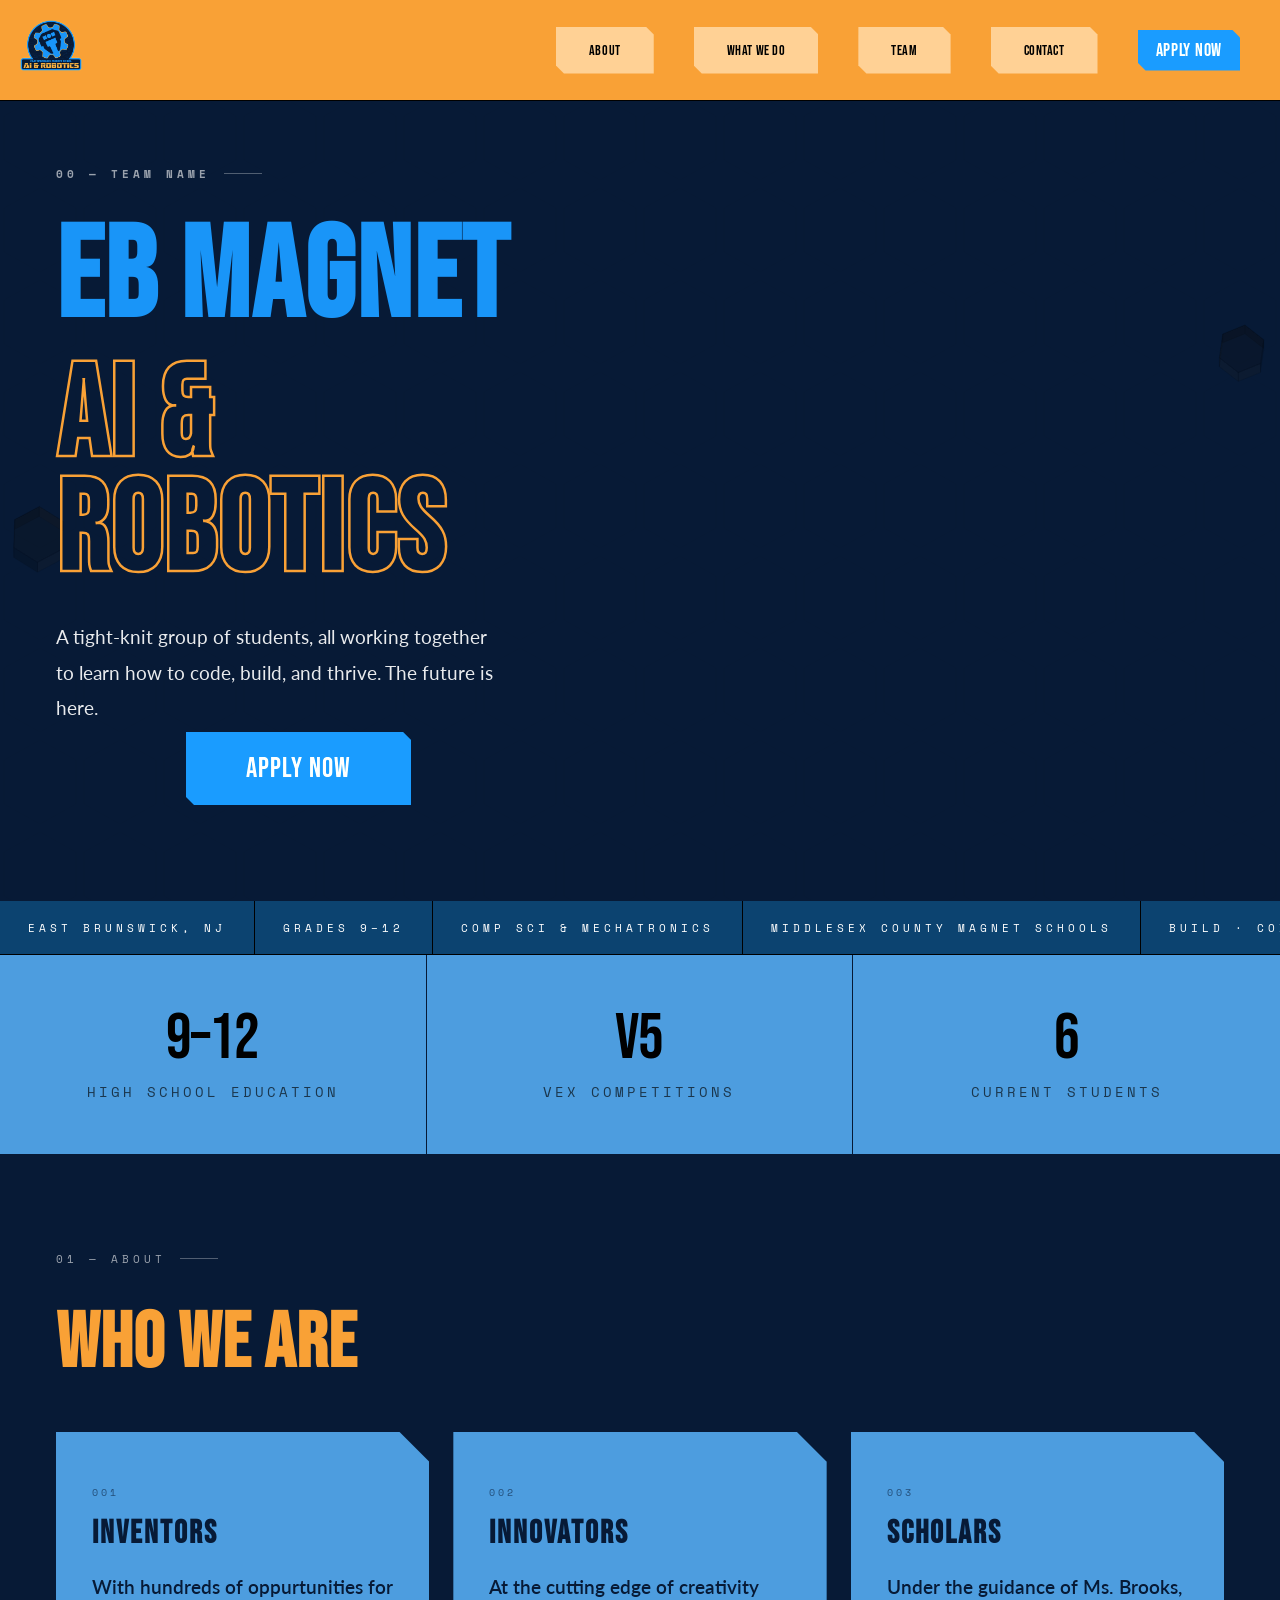
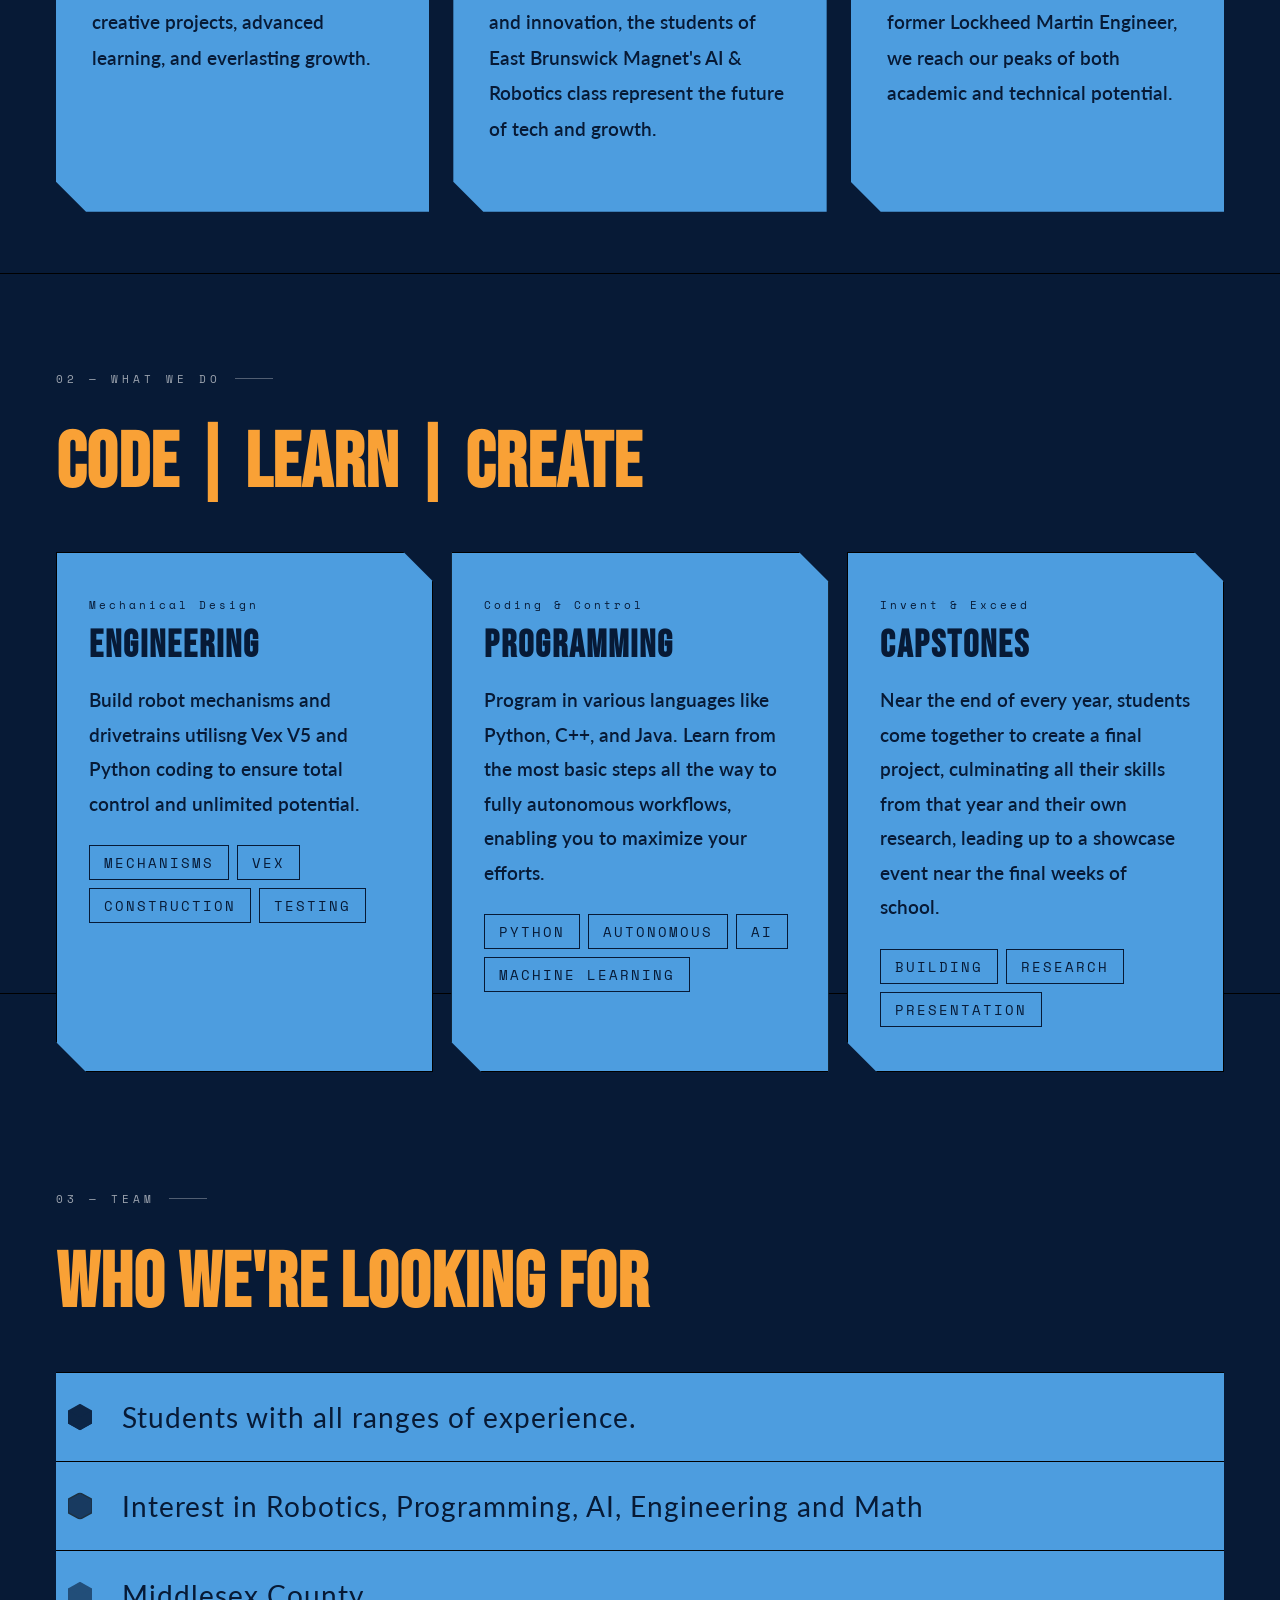
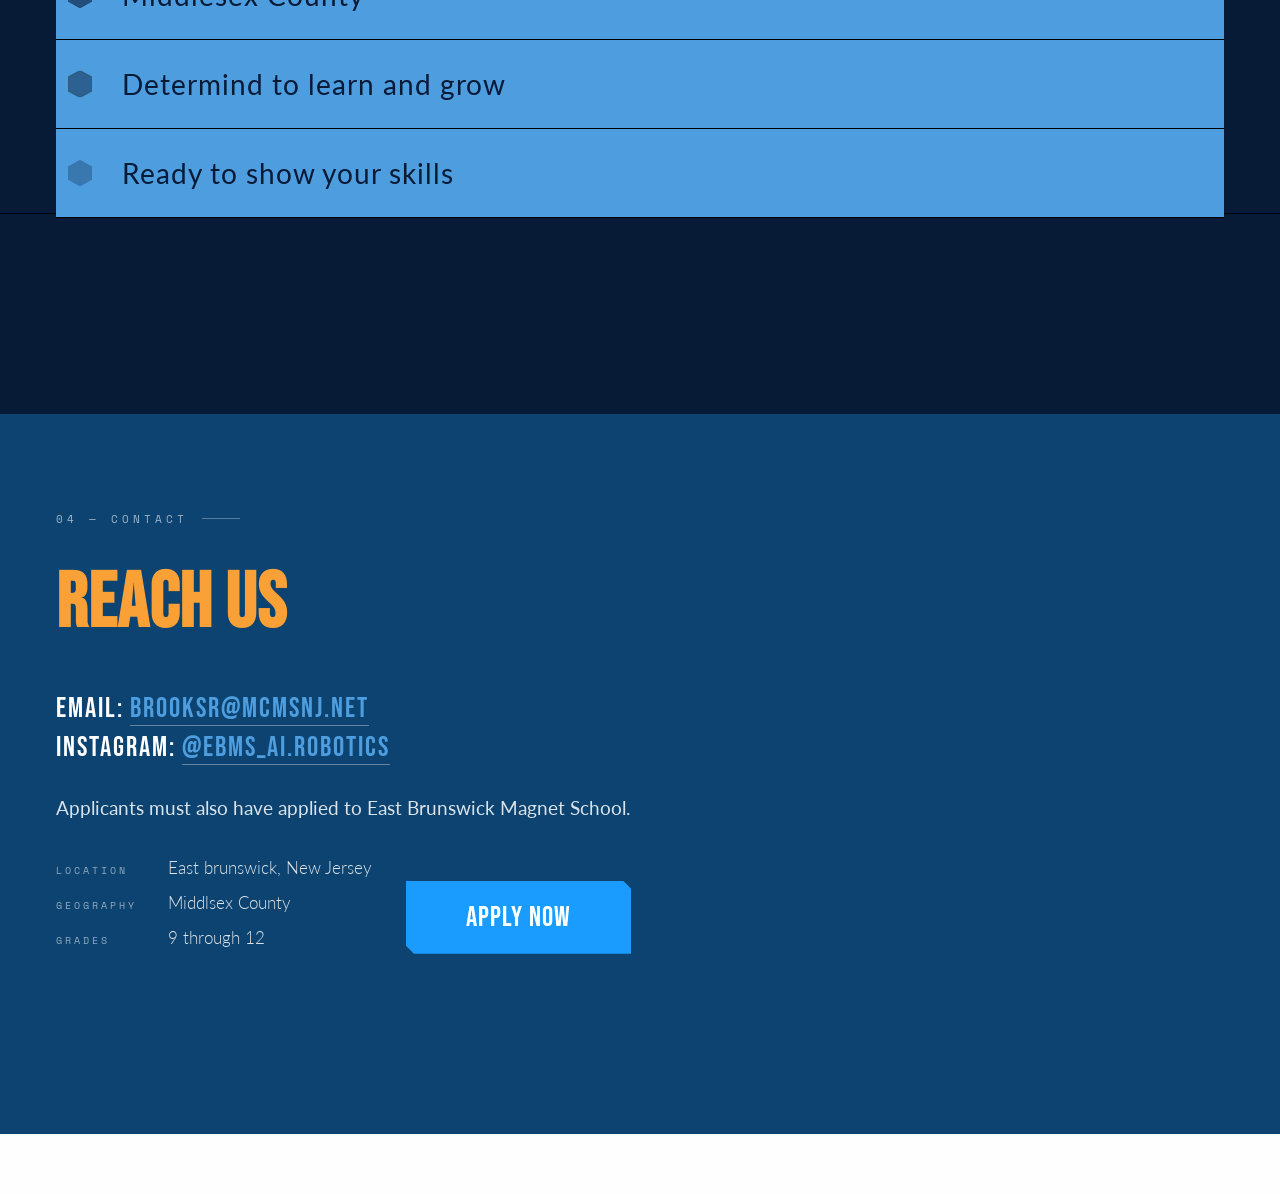
==== homepage/index.html @ 07985cbb "pushing current files" ====
<html lang="en"><head>
<meta charset="UTF-8">
<meta name="viewport" content="width=device-width, initial-scale=1.0">
<title>EBMS AI & Robotics</title>
<link href="https://fonts.googleapis.com/css2?family=Bebas+Neue&amp;family=Space+Mono:wght@400;700&amp;family=Lato:wght@300;400&amp;display=swap" rel="stylesheet">
<link rel="icon" type="image/x-icon" href="WebIcon.png">
<link rel="stylesheet" href="style.css">
</head>
<body>

<canvas id="hex-canvas" width="885" height="765"></canvas>

<!-- NAV -->
<div class="nav">
    <img src="../images/Logo_nav.png" class="class_logo">
  <div class="nav-links">
    <a href="#about"><button class="btn_nav">About</button></a>
    <a href="#team"><button class="btn_nav">What We Do</button></a>
    <a href="#goals"><button class="btn_nav">Team</button></a>
    <a href="#join"><button class="btn_nav">Contact</button></a>
    <a href="https://ebms.mcmsnj.net/admissions/ai-robotics"><button class="btn_nav_apply">Apply Now</button></a>
  </div>
</div>

<!-- ══════════════ HERO ══════════════ -->
<section id="hero">
  <div class="hero-left">
    <h1 class="hero-title">
      <div class="section-label">00 — Team Name</div>
      <span class="line1">EB Magnet</span>
      <span class="line2">AI & Robotics</span>
    </h1>
    <p class="hero-sub">
      A tight-knit group of students, all working together to learn how to code, build, and thrive. The future is here.
    </p>
    <a href="https://ebms.mcmsnj.net/admissions/ai-robotics"><button class="Apply_Hero">Apply Now</button></a>
  </div>
  <div class="hero-right">
    <!-- <img src="../images/Ned_arm_heroImg.gif" style="width:70%;max-width:450px;aspect-ratio:3/3;object-fit:cover;transform:translateX(-40%);"> -->
  </div>
</section>

<!-- RULE ROW -->
<div class="rule-row">
  <span class="rule-item">East Brunswick, NJ</span>
  <span class="rule-item">Grades 9–12</span>
  <span class="rule-item">Comp Sci & Mechatronics</span>
  <span class="rule-item">Middlesex County Magnet Schools</span>
  <span class="rule-item">Build · Code · Learn</span>
</div>

<!-- STATS -->
<div class="stats-bar" style="color: rgb(0, 0, 0);">
  <div class="stat anim-up" style="border-right: 1px solid var(--dark_blue);">
    <span class="stat-num" style="color: rgb(0, 0, 0);">9–12</span>
    <span class="stat-label">High School Education</span>
  </div>
  <div class="stat anim-up d1" style="border-right: 1px solid var(--dark_blue);">
    <span class="stat-num" style="color: black;">V5</span>
    <span class="stat-label">Vex Competitions</span>
  </div>
  <div class="stat anim-up d2">
    <span class="stat-num" style="color: black;">6</span>
    <span class="stat-label">Current Students</span>
  </div>
</div>

<!-- ══════════════ ABOUT ══════════════ -->
<section class="section" id="about">
  <div class="anim-left">
    <div class="section-label">01 — About</div>
    <h2 class="section-title">WHO WE ARE</h2>
  </div>
  <div class="pillars">
    <div class="pillar anim-pop">
      <p class="pillar-num">001</p>
      <h3 class="pillar-title">Inventors</h3>
      <p class="pillar-body">With hundreds of oppurtunities for creative projects, advanced learning, and everlasting growth.</p>
    </div>
    <div class="pillar anim-pop d1">
      <p class="pillar-num">002</p>
      <h3 class="pillar-title">Innovators</h3>
      <p class="pillar-body">At the cutting edge of creativity and innovation, the students of East Brunswick Magnet's AI & Robotics class represent the future of tech and growth.</p>
    </div>
    <div class="pillar anim-pop d2">
      <p class="pillar-num">003</p>
      <h3 class="pillar-title">Scholars</h3>
      <p class="pillar-body">Under the guidance of Ms. Brooks, former Lockheed Martin Engineer, we reach our peaks of both academic and technical potential.</p>
    </div>
  </div>
</section>

<!-- ══════════════ WHAT STUDENTS DO ══════════════ -->
<section class="section" id="team">
  <div class="anim-right">
    <div class="section-label">02 — What We Do</div>
    <h2 class="section-title">CODE | LEARN | CREATE</h2>
  </div>
  <div class="team-grid">
    <div class="team-card anim-up">
      <p class="tc-division">Mechanical Design</p>
      <h3 class="tc-name">Engineering</h3>
      <p class="tc-desc">Build robot mechanisms and drivetrains utilisng Vex V5 and Python coding to ensure total control and unlimited potential.</p>
      <div class="tc-tags">
        <span class="tc-tag">Mechanisms</span>
        <span class="tc-tag">Vex</span>
        <span class="tc-tag">Construction</span>
        <span class="tc-tag">Testing</span>
      </div>
    </div>
    <div class="team-card anim-up d1">
      <p class="tc-division">Coding &amp; Control</p>
      <h3 class="tc-name">Programming</h3>
      <p class="tc-desc">Program in various languages like Python, C++, and Java. Learn from the most basic steps all the way to fully autonomous workflows, enabling you to maximize your efforts.</p>
      <div class="tc-tags">
        <span class="tc-tag">Python</span>
        <span class="tc-tag">Autonomous</span>
        <span class="tc-tag">AI</span>
        <span class="tc-tag">Machine Learning</span>
      </div>
    </div>
    <div class="team-card anim-up d2">
      <p class="tc-division">Invent &amp; Exceed</p>
      <h3 class="tc-name">Capstones</h3>
      <p class="tc-desc">Near the end of every year, students come together to create a final project, culminating all their skills from that year and their own research, leading up to a showcase event near the final weeks of school.</p>
      <div class="tc-tags">
        <span class="tc-tag">Building</span>
        <span class="tc-tag">Research</span>
        <span class="tc-tag">Presentation</span>
      </div>
    </div>
  </div>
</section>

<!-- ══════════════ WHO WE'RE LOOKING FOR ══════════════ -->
<section class="section" id="goals">
  <div class="anim-left">
    <div class="section-label">03 — Team</div>
    <h2 class="section-title">WHO WE'RE LOOKING FOR</h2>
  </div>
  <div class="project-list">

    <div class="proj-row anim-up" style="background-color: #4d9ddf;">
      <svg class="proj-hexmark" width="20" height="22" viewBox="0 0 20 22" fill="none" opacity="0.9">
        <polygon points="10,0 20,5.5 20,16.5 10,22 0,16.5 0,5.5" fill="#1c1c1c"></polygon>
        <polygon points="0,5.5 10,11 10,22 0,16.5" fill="#0a0a0a"></polygon>
        <polygon points="10,11 20,5.5 20,16.5 10,22" fill="#303030"></polygon>
      </svg>
      <span class="proj-name">Students with all ranges of experience.</span>
    </div>

    <div class="proj-row anim-up d2" style="background-color: #4d9ddf;">
      <svg class="proj-hexmark" width="20" height="22" viewBox="0 0 20 22" fill="none" opacity="0.75">
        <polygon points="10,0 20,5.5 20,16.5 10,22 0,16.5 0,5.5" fill="none" stroke="#0c0c0c" stroke-width="1.2"></polygon>
        <polygon points="0,5.5 10,11 10,22 0,16.5" fill="#0c0c0c" opacity="0.04"></polygon>
        <polygon points="10,11 20,5.5 20,16.5 10,22" fill="#0c0c0c" opacity="0.07"></polygon>
      </svg>
      <span class="proj-name">Interest in Robotics, Programming, AI, Engineering and Math</span>
    </div>

    <div class="proj-row anim-up d3" style="background-color: #4d9ddf;">
      <svg class="proj-hexmark" width="20" height="22" viewBox="0 0 20 22" fill="none" opacity="0.6">
        <polygon points="10,0 20,5.5 20,16.5 10,22 0,16.5 0,5.5" fill="#1c1c1c"></polygon>
        <polygon points="0,5.5 10,11 10,22 0,16.5" fill="#0a0a0a"></polygon>
        <polygon points="10,11 20,5.5 20,16.5 10,22" fill="#303030"></polygon>
      </svg>
      <span class="proj-name">Middlesex County</span>
    </div>

    <div class="proj-row anim-up d4" style="background-color: #4d9ddf;">
      <svg class="proj-hexmark" width="20" height="22" viewBox="0 0 20 22" fill="none" opacity="0.45">
        <polygon points="10,0 20,5.5 20,16.5 10,22 0,16.5 0,5.5" fill="none" stroke="#0c0c0c" stroke-width="1.2"></polygon>
      </svg>
      <span class="proj-name">Determind to learn and grow</span>
    </div>

    <div class="proj-row anim-up d5" style="background-color: #4d9ddf;">
      <svg class="proj-hexmark" width="20" height="22" viewBox="0 0 20 22" fill="none" opacity="0.28">
        <polygon points="10,0 20,5.5 20,16.5 10,22 0,16.5 0,5.5" fill="#1c1c1c"></polygon>
        <polygon points="0,5.5 10,11 10,22 0,16.5" fill="#0a0a0a"></polygon>
        <polygon points="10,11 20,5.5 20,16.5 10,22" fill="#303030"></polygon>
      </svg>
      <span class="proj-name">Ready to show your skills</span>
    </div>

  </div>
</section>

<!-- ══════════════ CONTACT ══════════════ -->
<section class="section" id="join" style="background-color: #0c4370;color:var(--white);border-bottom:none;">
  <div class="anim-right">
    <div class="section-label">04 — Contact</div>
    <h2 class="section-title" style="color: var(--orange);">REACH US</h2>
  </div>
  <div class="contact-grid anim-up d1">
    <div>
      <div class="contact-email-header" style="color: white;">Email:</div>
      <a href="mailto:info@monroeftc.org" class="contact-email-link" style="color: #4d9ddf;">brooksr@mcmsnj.net</a><br>
      <div class="contact-email-header" style="color: white;">Instagram: </div>
      <a href="https://www.instagram.com/ebms_ai.robotics/" class="contact-email-link" style="color: #4d9ddf;">@ebms_ai.robotics</a>
      <p class="contact-note" style="margin-top:20px; color: rgba(255,255,255,0.85);">Applicants must also have applied to East Brunswick Magnet School.</p>
      <div style="margin-top:32px;display:flex;flex-direction:column;gap:14px;">
        <div style="display:flex;gap:16px;align-items:baseline;">
          <span style="font-family:'Space Mono',monospace;font-size:0.65rem;letter-spacing:3px;text-transform:uppercase;color:rgba(255,255,255,0.55);width:96px;flex-shrink:0;">Location</span>
          <span style="font-size:1.05rem;color:rgba(255,255,255,0.85);font-weight:300;">East brunswick, New Jersey</span>
        </div>
        <div style="display:flex;gap:16px;align-items:baseline;">
          <span style="font-family:'Space Mono',monospace;font-size:0.65rem;letter-spacing:3px;text-transform:uppercase;color:rgba(255,255,255,0.55);width:96px;flex-shrink:0;">Geography</span>
          <span style="font-size:1.05rem;color:rgba(255,255,255,0.85);font-weight:300;">Middlsex County</span>
        </div>
        <div style="display:flex;gap:16px;align-items:baseline;">
          <span style="font-family:'Space Mono',monospace;font-size:0.65rem;letter-spacing:3px;text-transform:uppercase;color:rgba(255,255,255,0.55);width:96px;flex-shrink:0;">Grades</span>
          <span style="font-size:1.05rem;color:rgba(255, 255, 255, 0.85);font-weight:300;">9 through 12</span>
        </div>
      </div>
    </div>
  </div>
  <a href="https://ebms.mcmsnj.net/admissions/ai-robotics"><button class="Apply_Reach">Apply Now</button></a>
</section>

<footer>
  <span>Antigravity · <strong style="font-weight:400;">East Brunswick AI & Robotics</strong> · East brunswick, NJ</span>
  <a href="https://agraj.org" target="_blank" rel="noopener noreferrer">Career Major class within Middlesex County Magnet Schools.</a>
</footer>

<script>
const animEls = document.querySelectorAll('.anim-left,.anim-right,.anim-up,.anim-pop');
const io = new IntersectionObserver(entries => {
  entries.forEach(e => { if (e.isIntersecting) { e.target.classList.add('in'); io.unobserve(e.target); } });
}, { threshold: 0.1 });
animEls.forEach(el => io.observe(el));

(function () {
  const canvas = document.getElementById('hex-canvas');
  const ctx = canvas.getContext('2d');
  function resize() { canvas.width = window.innerWidth; canvas.height = window.innerHeight; }
  resize();
  window.addEventListener('resize', resize);
  let scrollY = 0;
  window.addEventListener('scroll', () => { scrollY = window.scrollY; }, { passive: true });
  const FACE_TOP   = (a) => `rgba(18,18,18,${a})`;
  const FACE_LEFT  = (a) => `rgba(6,6,6,${a})`;
  const FACE_RIGHT = (a) => `rgba(32,32,32,${a})`;
  const STROKE     = (a) => `rgba(0,0,0,${a})`;
  function drawHexPrism(cx, cy, r, depth, alpha, angle) {
    const verts = [];
    for (let i = 0; i < 6; i++) {
      const a = (Math.PI / 3) * i + angle;
      verts.push({ x: cx + r * Math.sin(a), y: cy - r * Math.cos(a) });
    }
    const bverts = verts.map(v => ({ x: v.x, y: v.y + depth }));
    const leftSegs = [3,4,5], rightSegs = [0,1,2];
    for (const i of rightSegs) {
      const j=(i+1)%6;
      ctx.beginPath();ctx.moveTo(verts[i].x,verts[i].y);ctx.lineTo(verts[j].x,verts[j].y);
      ctx.lineTo(bverts[j].x,bverts[j].y);ctx.lineTo(bverts[i].x,bverts[i].y);ctx.closePath();
      ctx.fillStyle=FACE_RIGHT(alpha*0.85);ctx.fill();ctx.strokeStyle=STROKE(alpha*0.35);ctx.lineWidth=0.5;ctx.stroke();
    }
    for (const i of leftSegs) {
      const j=(i+1)%6;
      ctx.beginPath();ctx.moveTo(verts[i].x,verts[i].y);ctx.lineTo(verts[j].x,verts[j].y);
      ctx.lineTo(bverts[j].x,bverts[j].y);ctx.lineTo(bverts[i].x,bverts[i].y);ctx.closePath();
      ctx.fillStyle=FACE_LEFT(alpha*0.75);ctx.fill();ctx.strokeStyle=STROKE(alpha*0.35);ctx.lineWidth=0.5;ctx.stroke();
    }
    ctx.beginPath();ctx.moveTo(verts[0].x,verts[0].y);
    for(let i=1;i<6;i++)ctx.lineTo(verts[i].x,verts[i].y);ctx.closePath();
    ctx.fillStyle=FACE_TOP(alpha*0.92);ctx.fill();ctx.strokeStyle=STROKE(alpha*0.4);ctx.lineWidth=0.6;ctx.stroke();
  }
  const HEXES=[
    {sx:0.03,sy:0.12,r:28,depth:10,speed:0.018,rotSpeed:0.0004,phase:0.0},
    {sx:0.06,sy:0.32,r:18,depth:7,speed:0.012,rotSpeed:0.0003,phase:1.4},
    {sx:0.02,sy:0.52,r:34,depth:12,speed:0.022,rotSpeed:0.0005,phase:2.8},
    {sx:0.07,sy:0.70,r:22,depth:8,speed:0.016,rotSpeed:0.0004,phase:0.7},
    {sx:0.04,sy:0.88,r:26,depth:10,speed:0.020,rotSpeed:0.0003,phase:3.5},
    {sx:0.09,sy:1.10,r:16,depth:6,speed:0.014,rotSpeed:0.0006,phase:1.1},
    {sx:0.01,sy:1.35,r:30,depth:11,speed:0.019,rotSpeed:0.0004,phase:4.2},
    {sx:0.06,sy:1.60,r:20,depth:7,speed:0.013,rotSpeed:0.0003,phase:2.0},
    {sx:0.03,sy:1.82,r:24,depth:9,speed:0.017,rotSpeed:0.0005,phase:5.1},
    {sx:0.08,sy:2.05,r:32,depth:12,speed:0.021,rotSpeed:0.0004,phase:0.3},
    {sx:0.05,sy:2.28,r:18,depth:7,speed:0.015,rotSpeed:0.0003,phase:3.8},
    {sx:0.02,sy:2.50,r:28,depth:10,speed:0.018,rotSpeed:0.0006,phase:1.7},
    {sx:0.97,sy:0.08,r:24,depth:9,speed:0.016,rotSpeed:0.0004,phase:2.2},
    {sx:0.94,sy:0.28,r:32,depth:12,speed:0.022,rotSpeed:0.0005,phase:0.5},
    {sx:0.98,sy:0.48,r:18,depth:7,speed:0.013,rotSpeed:0.0003,phase:3.3},
    {sx:0.92,sy:0.65,r:28,depth:10,speed:0.020,rotSpeed:0.0004,phase:1.9},
    {sx:0.96,sy:0.85,r:22,depth:8,speed:0.015,rotSpeed:0.0003,phase:4.7},
    {sx:0.93,sy:1.05,r:34,depth:13,speed:0.023,rotSpeed:0.0005,phase:0.8},
    {sx:0.97,sy:1.28,r:20,depth:7,speed:0.014,rotSpeed:0.0004,phase:2.6},
    {sx:0.91,sy:1.50,r:26,depth:10,speed:0.018,rotSpeed:0.0003,phase:5.4},
    {sx:0.95,sy:1.75,r:30,depth:11,speed:0.021,rotSpeed:0.0006,phase:1.3},
    {sx:0.98,sy:1.98,r:16,depth:6,speed:0.012,rotSpeed:0.0004,phase:3.0},
    {sx:0.93,sy:2.22,r:28,depth:10,speed:0.019,rotSpeed:0.0005,phase:0.6},
    {sx:0.96,sy:2.46,r:22,depth:8,speed:0.016,rotSpeed:0.0003,phase:4.1},
  ];
  const state=HEXES.map(h=>({...h,angle:h.phase,floatT:h.phase*100}));
  function draw(){
    const W=canvas.width,H=canvas.height;
    ctx.clearRect(0,0,W,H);
    const docH=document.documentElement.scrollHeight;
    for(const s of state){
      const pageY=s.sy*docH;
      const vy=pageY-scrollY*(1-s.speed*8);
      if(vy<-80||vy>H+80){s.floatT+=0.8;s.angle+=s.rotSpeed;continue;}
      const floatY=Math.sin(s.floatT*0.012)*10;
      s.floatT+=0.8;s.angle+=s.rotSpeed;
      const cx=s.sx*W,cy=vy+floatY;
      const edgeDist=Math.min(vy,H-vy);
      const fadeAlpha=Math.min(1,Math.max(0,edgeDist/120));
      const baseAlpha=(0.22+(1-s.r/40)*0.10)*fadeAlpha;
      drawHexPrism(cx,cy,s.r,s.depth,baseAlpha,s.angle);
    }
    requestAnimationFrame(draw);
  }
  requestAnimationFrame(draw);
})();
</script>

</body></html>
---- homepage/style.css ----
/* dark_blue = #071A36, light_blue = #1995F8, orange = #ff8741*/

:root {
  --black: #fefefe;
  --dark_blue: #071A36;
  --rule: rgba(0,0,0,1.0);
  --orange: #f9a136;
}
*,*::before,*::after{margin:0;padding:0;box-sizing:border-box;}
html{scroll-behavior:smooth;}
body{
  background:var(--dark_blue);color:var(--black);
  font-family:'Lato',sans-serif;overflow-x:hidden;
  font-size:22px;
}

/* ─── NAV ─── */
.nav{
  position:fixed;
  width: 100%;
  z-index: 600;
  background:#e2e2e2;
  backdrop-filter:blur(16px);
  /* opacity: 1; */
  border-bottom:1px solid var(--rule);
  background-color: var(--orange);
}
/* .nav-logo{display:flex;align-items:center;gap:14px;text-decoration:none;color:var(--black);} */
.class_logo{
  width: 8%;
  height: 8%;
  padding: 20px;
  margin: 0;
  float: left;
}
.nav-wordmark{font-family:'Bebas Neue',sans-serif;font-size:1.75rem;letter-spacing:5px;}
.nav-logo-sub{font-family:'Space Mono',monospace;font-size:0.65rem;letter-spacing:2px;opacity:0.55;text-transform:uppercase;padding-left:2px;}
.nav-links{
  display:flex;
  height: 100px;
  gap:40px;
  float: right;
  background-color: var(--orange);
  justify-content: center;
  align-items: center;
  opacity: 1;
  margin-right: 40px;
}
.nav-links a{
  font-family:'Space Mono',monospace;font-size:1rem;
  letter-spacing:3px;text-transform:uppercase;
  color:var(--rule);text-decoration:none;
}
.nav-links a:hover{opacity:1;}
.btn_nav {
  padding: 15px 33px;
  font-family:'Bebas Neue',sans-serif;
  font-size: 14px;
  letter-spacing: 0.04em;
  border: none;
  cursor: pointer;
  clip-path: polygon(
    0% 0%,
    calc(100% - 8px) 0%,
    100% 8px,
    100% 100%,
    8px 100%,
    0% calc(100% - 8px)
  );
  outline: 1px solid var(--color-border-primary);
  outline-offset: -1px;
  background-color: rgb(255, 209, 149);
  transition: all 0.3s ease;
}

.btn_nav:hover {
  background-color: var(--orange);
}

.btn_nav:active {
  transform: scale(0.97);
}


.btn_nav_apply {
  padding: 10px 18px;
  font-family:'Bebas Neue',sans-serif;
  font-size: 18px;
  letter-spacing: 0.04em;
  border: none;
  cursor: pointer;
  clip-path: polygon(
    0% 0%,
    calc(100% - 8px) 0%,
    100% 8px,
    100% 100%,
    8px 100%,
    0% calc(100% - 8px)
  );
  outline: 1px solid var(--color-border-primary);
  /* opacity: 2; */
  /* outline-offset: -1px; */
  background-color: #1995F8;
  color: white !important;
  transition: all 0.3s ease;
  filter: brightness(1.05);
}

.btn_nav_apply:hover {
  transform: scale(1.05);
}

.btn_nav_apply:active {
  transform: scale(0.97);
}


.Apply_Reach {
  padding: 20px 60px;
  font-family:'Bebas Neue',sans-serif;
  font-size: 28px;
  letter-spacing: 0.04em;
  border: none;
  cursor: pointer;
  clip-path: polygon(
    0% 0%,
    calc(100% - 8px) 0%,
    100% 8px,
    100% 100%,
    8px 100%,
    0% calc(100% - 8px)
  );
  outline: 1px solid var(--color-border-primary);
  /* opacity: 2; */
  /* outline-offset: -1px; */
  background-color: #1995F8;
  color: white !important;
  transition: all 0.3s ease;
  filter: brightness(1.05);
  margin-left: 350px;
  margin-top: -67.31415926535px;
}

.Apply_Hero {
  padding: 20px 60px;
  font-family:'Bebas Neue',sans-serif;
  font-size: 28px;
  letter-spacing: 0.04em;
  border: none;
  cursor: pointer;
  clip-path: polygon(
    0% 0%,
    calc(100% - 8px) 0%,
    100% 8px,
    100% 100%,
    8px 100%,
    0% calc(100% - 8px)
  );
  outline: 1px solid var(--color-border-primary);
  /* opacity: 2; */
  /* outline-offset: -1px; */
  background-color: #1995F8;
  color: white !important;
  transition: all 0.3s ease;
  filter: brightness(1.05);
  margin-left: 130px;
  margin-top: 7px;
}



/* ─── HERO ─── */
#hero{
  min-height:100vh;display:grid;grid-template-columns:1fr 1fr;
  align-items:center;padding:130px 56px 80px;gap:40px;overflow:hidden;
  position:relative;
  height: 97%;
}
#hero::before{
  content:'';position:absolute;inset:0;
  background-image:url("data:image/svg+xml,%3Csvg xmlns='http://www.w3.org/2000/svg' width='80' height='92'%3E%3Cpolygon points='40,4 76,24 76,68 40,88 4,68 4,24' fill='none' stroke='%230c0c0c' stroke-width='0.6' opacity='0.04'/%3E%3C/svg%3E");
  background-size:80px 92px;pointer-events:none;z-index:0;
}
.hero-left{z-index:2;}
.hero-eyebrow{
  font-family:'Space Mono',monospace;font-size:0.75rem;
  letter-spacing:4px;text-transform:uppercase;color:rgba(0,0,0,0.75);
  animation:slideLeft 0.7s cubic-bezier(0.16,1,0.3,1) 0.1s both;
}
.hero-title{
  font-family:'Bebas Neue',sans-serif;
  line-height:0.9;letter-spacing:2px;margin-top:24px;
}
.hero-title .line1{
  font-family:'Bebas Neue',sans-serif;
  line-height:0.9;letter-spacing:2px;margin-top:24px;
  display:block;animation:slideLeft 0.8s cubic-bezier(0.16,1,0.3,1) 0.25s both;
  font-size:clamp(72px,10vw,140px);
}.line1{
    color: #1995F8;
    /* 1995F8 */
}
.hero-title .line2{
  font-family:'Bebas Neue',sans-serif;
  line-height:0.9;letter-spacing:2px;margin-top:24px;
  display:block;-webkit-text-stroke:2.5px var(--orange);color:transparent; 
  animation:slideLeft 0.8s cubic-bezier(0.16,1,0.3,1) 0.38s both;
  font-size:clamp(72px,10vw,140px);
}
.hero-title .line0{
  display:block;animation:slideLeft 0.8s cubic-bezier(0.16,1,0.3,1) 0.25s both;
  font-size: 1.3rem;
  margin-bottom: 24px;
}
.hero-sub{
  margin-top:28px;font-size:1.2rem;line-height:1.85;font-weight:400;
  max-width:440px;color:rgba(255, 255, 255, 0.911);
  animation:slideLeft 0.8s cubic-bezier(0.16,1,0.3,1) 0.52s both;
}
.hero-cta-row{
  margin-top:36px;display:flex;gap:20px;align-items:center;
  animation:slideLeft 0.8s cubic-bezier(0.16,1,0.3,1) 0.65s both;
}
.cta-primary{
  display:inline-flex;align-items:center;gap:10px;
  font-family:'Space Mono',monospace;font-size:0.78rem;
  letter-spacing:2px;text-transform:uppercase;
  color:var(--dark_blue);background:var(--black);
  padding:16px 32px;text-decoration:none;
  clip-path:polygon(10px 0%,100% 0%,calc(100% - 10px) 100%,0% 100%);
  transition:opacity 0.3s;
}
.cta-primary:hover{opacity:0.75;}
.hero-right{
  display:flex;justify-content:center;align-items:center;z-index:1;
  animation:slideRight 0.95s cubic-bezier(0.16,1,0.3,1) 0.35s both;
}

/* ─── RULE ROW ─── */
.rule-row{
  display:flex;align-items:center;
  border-top:1px solid var(--dark_blue);border-bottom:1px solid var(--rule);overflow:hidden;
  background-color: #0c4370;
}
.rule-item{
  font-family:'Space Mono',monospace;font-size:0.7rem;
  letter-spacing:4px;text-transform:uppercase;
  opacity:1.0;padding:18px 28px;border-right:1px solid var(--rule);white-space:nowrap;
}
.rule-item:last-child{border-right:none;}

/* ─── STATS ─── */
.stats-bar{
  background:var(--black);color:var(--dark_blue);
  display:grid;grid-template-columns:repeat(3,1fr);
  background-color: #4d9ddf;
}
.stat{
  padding:52px 32px;
  text-align:center;
  border-right:var(--dark_blue);
}
.stat:last-child{border-right:none;}
.stat-num{
  font-family:'Bebas Neue',sans-serif;font-size:clamp(3rem,5vw,5rem);
  letter-spacing:-1px;line-height:1;display:block;color:var(--dark_blue);
}
.stat-label{
  font-family:'Space Mono',monospace;font-size:0.9rem;
  letter-spacing:3px;text-transform:uppercase;opacity:0.65;
  margin-top:10px;display:block;
}

/* ─── SECTION BASE ─── */
.section{padding:96px 56px;border-bottom:1px solid var(--rule);height: 80%;}
.section-label{
  font-family:'Space Mono',monospace;font-size:0.7rem;
  letter-spacing:4px;text-transform:uppercase;opacity:0.6;
  margin-bottom:42px;display:flex;align-items:center;gap:14px;
}#goals{
  margin-top: 100px;
}#join {
  margin-top: 200px;
}
.section-label::after{content:'';width:38px;height:1px;background:currentColor;opacity:0.5;}
.section-title{
  font-family:'Bebas Neue',sans-serif;
  font-size:clamp(44px,6vw,78px);
  line-height:0.92;letter-spacing:1px;margin-bottom:52px;
  color: var(--orange);
}

/* ─── PILLARS ─── */
.pillars{display:grid;grid-template-columns:repeat(3,1fr);gap:24px;}
.pillar{
  background:var(--black);color:var(--dark_blue);
  padding:52px 36px 44px;
  position:relative;overflow:hidden;
  transition:all 0.3s ease;
  cursor:default;min-height:380px;
  display:flex;flex-direction:column;
  transform: translateY(0px);
  background-color: #4d9ddf;
  clip-path: polygon(
    0% 0%,
    calc(100% - 30px) 0%,
    100% 30px,
    100% 100%,
    30px 100%,
    0% calc(100% - 30px)
  );
}
.pillar:hover{transform:translateY(-8px) scale(1.02);filter:brightness(1.12);}
.pillar-hex-wrap{display:block;margin-bottom:22px;}
.pillar-num{
  font-family:'Space Mono',monospace;font-size:0.65rem;
  letter-spacing:3px;opacity:0.6;margin-bottom:14px;
}
.pillar-title{
  font-family:'Bebas Neue',sans-serif;font-size:2rem;
  letter-spacing:2px;margin-bottom:16px;color:var(--dark_blue);
}
.pillar-body{font-size:1.2rem;line-height:1.85;opacity:1.0;font-weight:600;}
.pillar::after{
  content:'';position:absolute;bottom:0;left:0;right:0;height:2px;
  background:rgb(80, 155, 252);transform:scaleX(0);transform-origin:left;
  transition:transform 0.55s cubic-bezier(0.16,1,0.3,1);
}
.pillar:hover::after{transform:scaleX(1);}

/* ─── TEAM ─── */
.team-grid{display:grid;grid-template-columns:repeat(3,1fr);gap:18px;}
.team-card{
  border:1px solid var(--rule);padding:44px 32px;
  background-color:var(--black);
  position:relative;overflow:hidden;
  transition:border-color 0.35s,transform 0.45s cubic-bezier(0.16,1,0.3,1);
  background-color: #4d9ddf;
  clip-path: polygon(
    0% 0%,
    calc(100% - 30px) 0%,
    100% 30px,
    100% 100%,
    30px 100%,
    0% calc(100% - 30px)
  );
}
.team-card::before{
  content:'';position:absolute;top:0;left:0;right:0;bottom:0;
  background:var(--black);transform:scaleY(0);transform-origin:bottom;
  transition:transform 0.45s cubic-bezier(0.16,1,0.3,1);z-index:0;
}
.tc-division,.tc-name,.tc-desc,
.tc-tag{color:var(--dark_blue);border-color:rgba(255,255,255,0.2);opacity:1 !important;}
.tc-hex{margin-bottom:24px;display:block;transition:transform 0.4s;}
.tc-division{
  font-family:'Space Mono',monospace;font-size:0.68rem;
  letter-spacing:3px;opacity:0.6;margin-bottom:14px;transition:color 0.45s,opacity 0.45s;
}
.tc-name{
  font-family:'Bebas Neue',sans-serif;font-size:2.4rem;
  letter-spacing:2px;margin-bottom:18px;line-height:1;transition:color 0.45s;
}
.tc-desc{font-size:1.2rem;line-height:1.8;opacity:0.75;font-weight:600;transition:color 0.45s,opacity 0.45s;}
.tc-tags{margin-top:24px;display:flex;flex-wrap:wrap;gap:8px;}
.tc-tag{
  font-family:'Space Mono',monospace;font-size:0.9rem;
  letter-spacing:2px;text-transform:uppercase;
  border:1px solid var(--dark_blue);padding:6px 14px;opacity:0.7;
  transition:color 0.45s,border-color 0.45s,opacity 0.45s;
}

/* ─── PROJECTS / GOALS ─── */
.proj-row{
  display:flex;align-items:center;gap:32px;
  padding:30px 0;border-bottom:1px solid var(--rule);
  transition:padding-left 0.35s cubic-bezier(0.16,1,0.3,1),background 0.3s;
}
.proj-row:first-child{border-top:1px solid var(--rule);}
.proj-row{padding-left:14px;background:var(--black);}
.proj-name,
.proj-arrow{color:var(--dark_blue);opacity:1 !important;}
.proj-hexmark polygon{fill:var(--dark_blue);stroke:var(red);}
.proj-hexmark{flex-shrink:0;transition:transform 0.3s;}
.proj-hexmark{transform:scale(1.2);}
.proj-name{
  font-family:'Lato',sans-serif;font-size:1.75rem;
  letter-spacing:1px;flex:1;line-height:1;transition:color 0.3s;
}
.proj-arrow{
  opacity:0.45;font-size:1.1rem;flex-shrink:0;
  transition:color 0.3s,opacity 0.3s,transform 0.3s;
}

/* ─── CONTACT ─── */
.contact-grid{display:grid;grid-template-columns:1fr 1fr;gap:80px;margin-top:52px;align-items:end;}
.contact-email-link{
  font-family:'Bebas Neue',sans-serif;
  font-size:1.75rem;
  letter-spacing:2px;
  color:var(--dark_blue);
  text-decoration:none;display:inline-block;
  border-bottom:1px solid rgba(255,255,255,0.35);
  padding-bottom:0px;transition:border-color 0.3s;
}
.contact-email-header{
  font-family:'Bebas Neue',sans-serif;
  font-size:1.75rem;letter-spacing:2px;
  color:var(--dark_blue);text-decoration:none;display:inline-block;
  border-bottom:0px solid rgba(192, 224, 229, 0.866);
  padding-bottom:6px;
  transition:border-color 0.3s;
}
.contact-email-link:hover{border-color:rgba(255,255,255,0.75);}
.contact-note{
  margin-top:20px;font-size:1.2rem;
  opacity:1.0;font-weight:400;line-height:1.85;color:var(--dark_blue);
  white-space:nowrap;
}
.social-list{display:flex;flex-direction:column;gap:14px;align-items:flex-end;}
.soc-link{
  font-family:'Space Mono',monospace;font-size:0.72rem;
  letter-spacing:3px;text-transform:uppercase;
  color:rgba(255,255,255,0.65);text-decoration:none;transition:color 0.25s;
}
.soc-link:hover{color:rgba(255,255,255,1);}
#join .section-label{color:rgba(255,255,255,0.6) !important;opacity:1;}
#join .section-title{color:var(--dark_blue);}

/* ─── FOOTER ─── */
footer{
  background:var(--black);padding:22px 56px;
  border-top:1px solid rgba(255,255,255,0.1);
  display:flex;justify-content:space-between;align-items:center;
}
footer span{
  font-family:'Space Mono',monospace;font-size:0.62rem;
  letter-spacing:2px;color:rgba(255,255,255,0.55);
}
footer a{
  font-family:'Space Mono',monospace;font-size:0.62rem;
  letter-spacing:2px;color:rgba(255,255,255,0.55);
}

/* ═══════════════════════════════════════
   SCROLL-TRIGGERED ANIMATION CLASSES
═══════════════════════════════════════ */
.anim-left{opacity:0;transform:translateX(-48px) rotate(-2.5deg);transition:opacity 0.72s ease,transform 0.72s cubic-bezier(0.16,1,0.3,1);}
.anim-right{opacity:0;transform:translateX(48px) rotate(2.5deg);transition:opacity 0.72s ease,transform 0.72s cubic-bezier(0.16,1,0.3,1);}
.anim-up{opacity:0;transform:translateY(46px) rotate(1deg);transition:opacity 0.72s ease,transform 0.72s cubic-bezier(0.16,1,0.3,1);}
.anim-pop{opacity:0;transform:translateY(36px) scale(0.93);transition:opacity 0.68s ease,transform 0.68s cubic-bezier(0.16,1,0.3,1);}
.anim-left.in,.anim-right.in,.anim-up.in,.anim-pop.in{opacity:1;transform:none;}
.d1{transition-delay:0.08s;}.d2{transition-delay:0.17s;}.d3{transition-delay:0.26s;}
.d4{transition-delay:0.35s;}.d5{transition-delay:0.44s;}

@keyframes slideLeft{from{opacity:0;transform:translateX(-52px) rotate(-3deg);}to{opacity:1;transform:none;}}
@keyframes slideRight{from{opacity:0;transform:translateX(52px) rotate(3deg);}to{opacity:1;transform:none;}}

#hex-canvas{position:fixed;top:0;left:0;width:100%;height:100%;pointer-events:none;z-index:1;}

/* ═══════════════════════════════════════
   MOBILE — ≤768px
   Desktop layout untouched above.
═══════════════════════════════════════ */
@media(max-width:768px){

  /* Base font scale down so rem units don't blow out */
  body{ font-size:16px; }

  /* ── NAV ── */
  nav{
    padding:14px 18px;
    flex-wrap:wrap;
    gap:10px;
  }
  .nav-wordmark{ font-size:1.4rem; letter-spacing:3px; }
  .nav-links{
    gap:18px;
    /* wrap onto a second line on very small screens */
    flex-wrap:wrap;
  }
  .nav-links a{ font-size:0.7rem; letter-spacing:2px; }

  /* ── HERO ── */
  #hero{
    grid-template-columns:1fr;
    min-height:auto;
    padding:100px 18px 60px;
    gap:28px;
  }
  .hero-right{ display:none; }
  .hero-title .line0{ font-size:1rem; margin-bottom:12px; }
  .hero-title .line1,
  .hero-title .line2{
    font-size:clamp(60px,18vw,110px);
    margin-top:0;
  }
  .hero-sub{
    font-size:1rem;
    max-width:100%;
    margin-top:18px;
  }

  /* ── RULE ROW ── */
  /* Scroll horizontally — preserve all items, just let them scroll */
  .rule-row{
    overflow-x:auto;
    -webkit-overflow-scrolling:touch;
    scrollbar-width:none;
  }
  .rule-row::-webkit-scrollbar{ display:none; }
  .rule-item{ font-size:0.55rem; padding:14px 18px; }

  /* ── STATS ── */
  .stats-bar{ grid-template-columns:1fr 1fr 1fr; }
  .stat{ padding:28px 10px; }
  .stat-num{ font-size:clamp(2rem,8vw,3.5rem); }
  .stat-label{ font-size:0.55rem; letter-spacing:2px; margin-top:6px; }

  /* ── SECTIONS ── */
  .section{ padding:52px 18px; }
  .section-label{ font-size:0.58rem; margin-bottom:28px; }
  .section-title{ font-size:clamp(34px,10vw,58px); margin-bottom:32px; color: white;}

  /* ── PILLARS ── */
  .pillars{ grid-template-columns:1fr; gap:16px; }
  .pillar{
    min-height:auto;
    padding:32px 24px 28px;
  }
  .pillar-title{ font-size:1.6rem; }
  .pillar-body{ font-size:1rem; }
  .pillar-num{ font-size:0.55rem; }

  /* ── TEAM CARDS ── */
  .team-grid{ grid-template-columns:1fr; gap:16px; }
  .team-card{ padding:28px 20px; }
  .tc-name{ font-size:2rem; margin-bottom:12px; }
  .tc-division{ font-size:0.58rem; margin-bottom:10px; }
  .tc-desc{ font-size:1rem; }
  .tc-tag{ font-size:0.7rem; padding:5px 10px; }

  /* ── PROJECT / GOALS ROWS ── */
  .proj-row{
    gap:14px;
    padding:20px 12px;
  }
  .proj-name{ font-size:1.15rem; line-height:1.25; }
  /* Hexmark shrinks proportionally — keep it visible */
  .proj-hexmark{ width:14px; height:16px; }

  /* ── GRADE BREAKDOWN ── */
  .grade-breakdown{ padding:18px 0 22px 18px; }
  .grade-breakdown-label{ font-size:0.55rem; margin-bottom:12px; }
  .grade-chips{ gap:8px; }
  .grade-chip{ padding:12px 14px; }
  .gc-grade{ font-size:1.1rem; }
  .gc-spots{ font-size:0.6rem; }
  .grade-note{ font-size:0.95rem; max-width:100%; }

  /* ── CONTACT ── */
  .contact-grid{
    grid-template-columns:1fr;
    gap:28px;
    margin-top:32px;
  }
  .contact-email-header,
  .contact-email-link{ font-size:1.3rem; }
  .contact-note{
    white-space:normal;   /* allow wrapping on mobile */
    font-size:1rem;
    margin-top:14px;
  }

  /* Inline contact detail rows */
  #join .anim-up div[style]{
    flex-direction:column !important;
    gap:4px !important;
  }
  #join span[style*="width:96px"]{
    width:auto !important;
    font-size:0.55rem !important;
  }
  #join span[style*="font-size:1.05rem"]{
    font-size:0.95rem !important;
  }

  /* ── FOOTER ── */
  footer{
    flex-direction:column;
    gap:8px;
    text-align:center;
    padding:18px 18px;
  }
  footer span,
  footer a{ font-size:0.52rem; }

}

/* Narrowest phones — extra squeeze */
@media(max-width:380px){
  .nav-links{ gap:12px; }
  .nav-links a{ font-size:0.6rem; }
  .hero-title .line1,
  .hero-title .line2{ font-size:clamp(50px,20vw,90px); }
  .hero-sub{ font-size:0.9rem; }
  .section-title{ font-size:clamp(28px,11vw,48px); }
  .proj-name{ font-size:1rem; }
  .grade-chip{ padding:10px 10px; }
  .gc-grade{ font-size:0.95rem; }
}
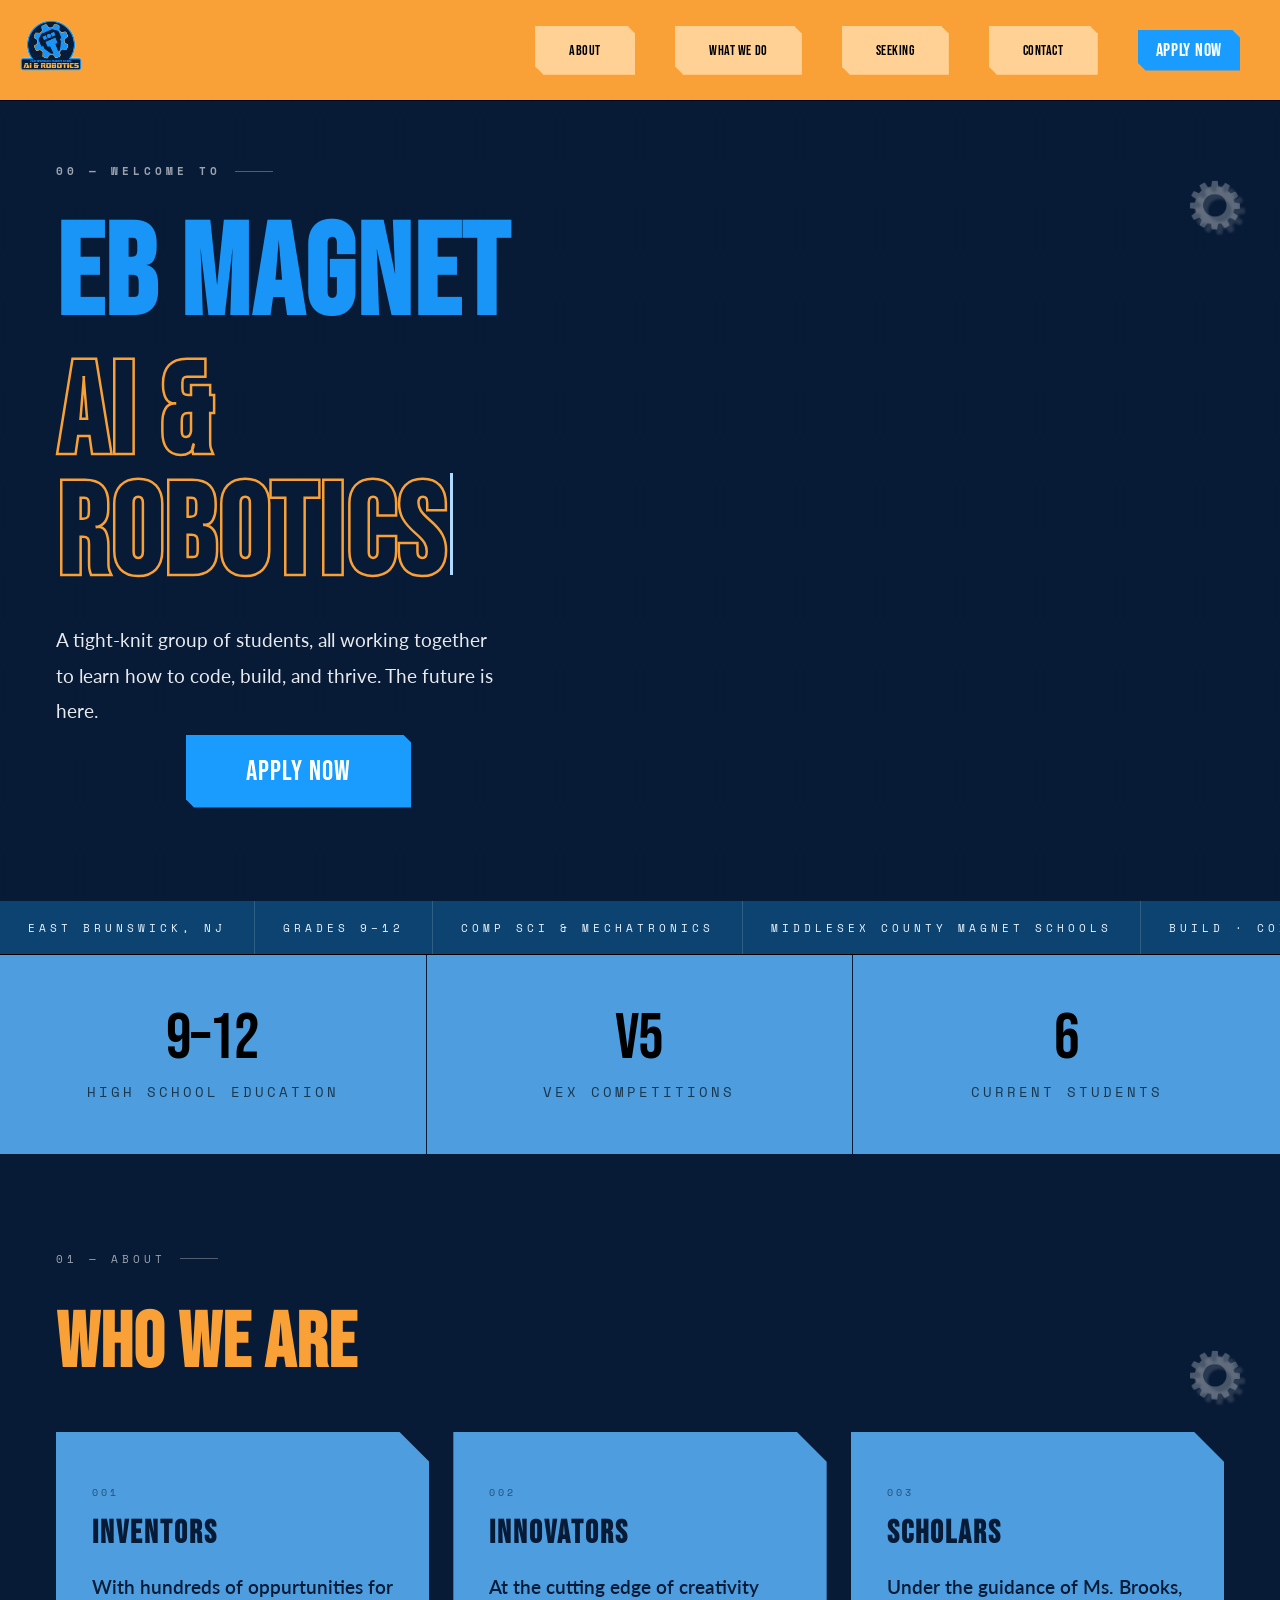
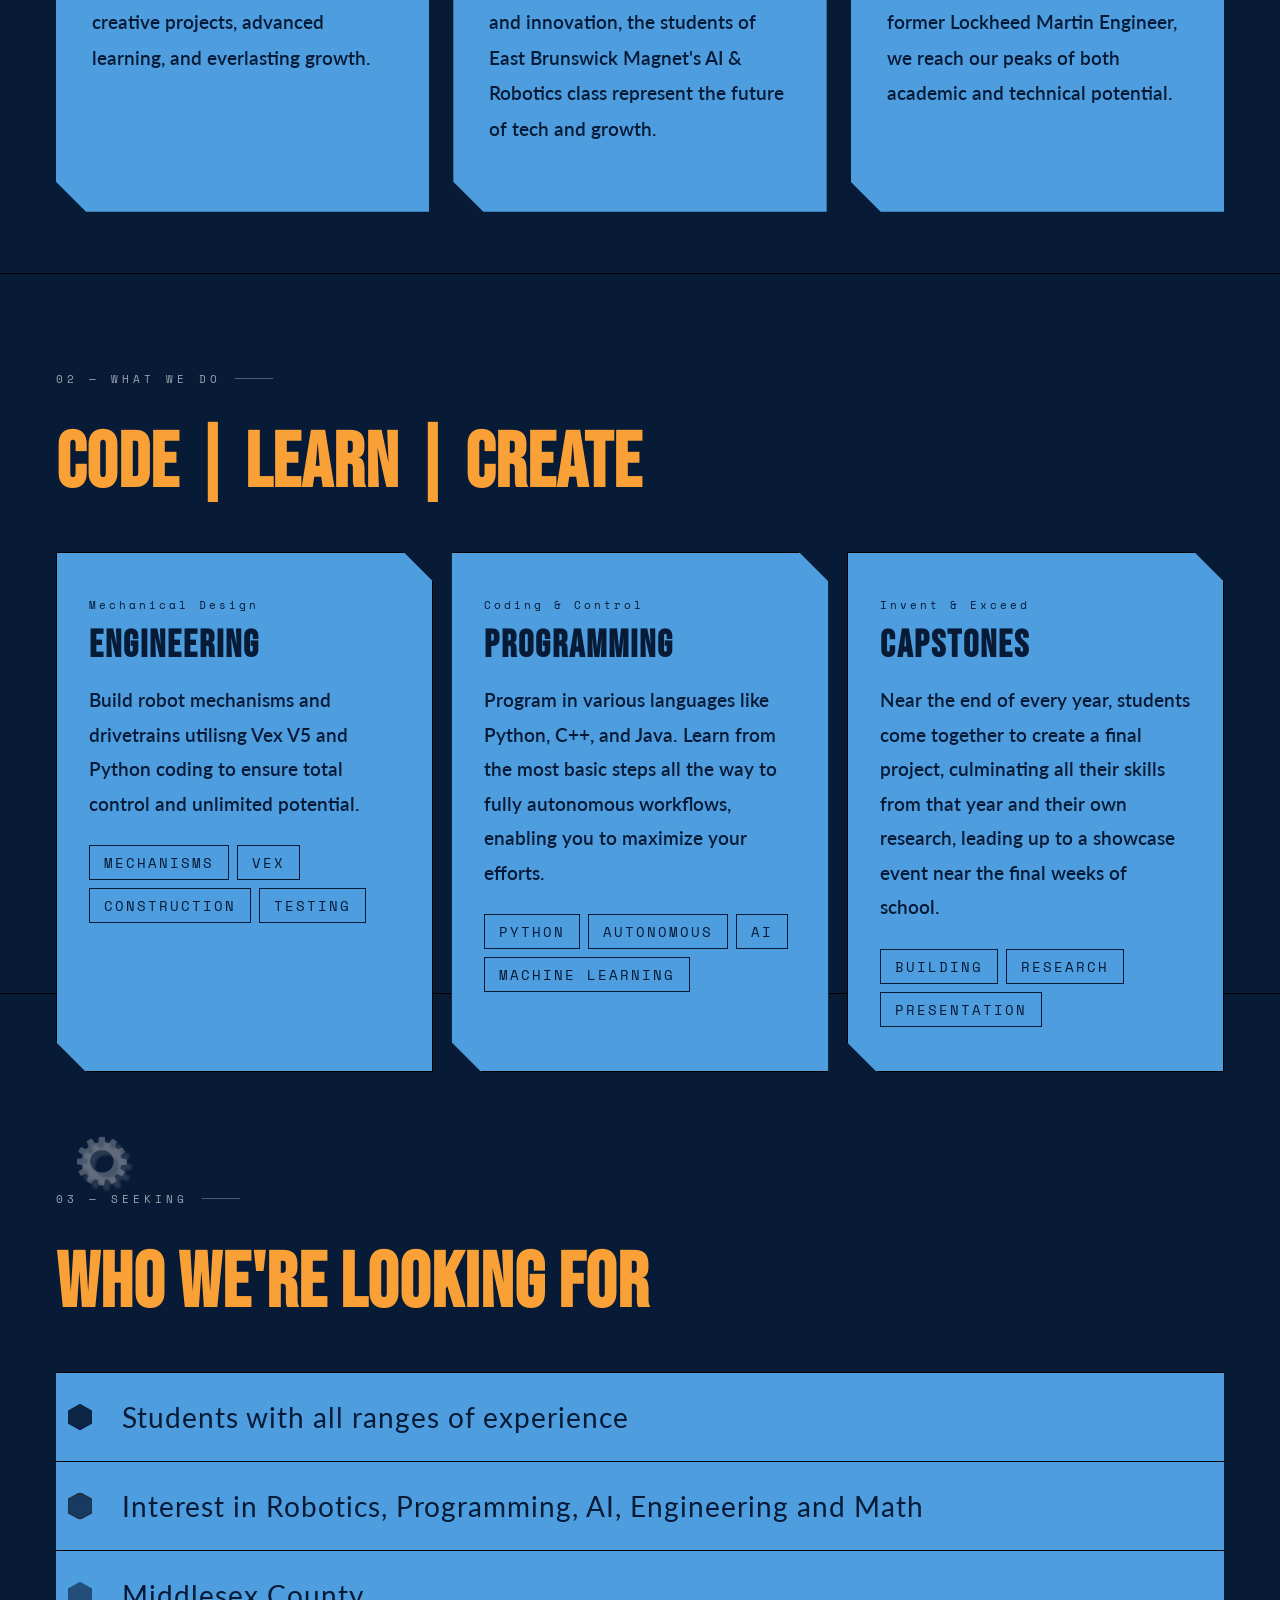
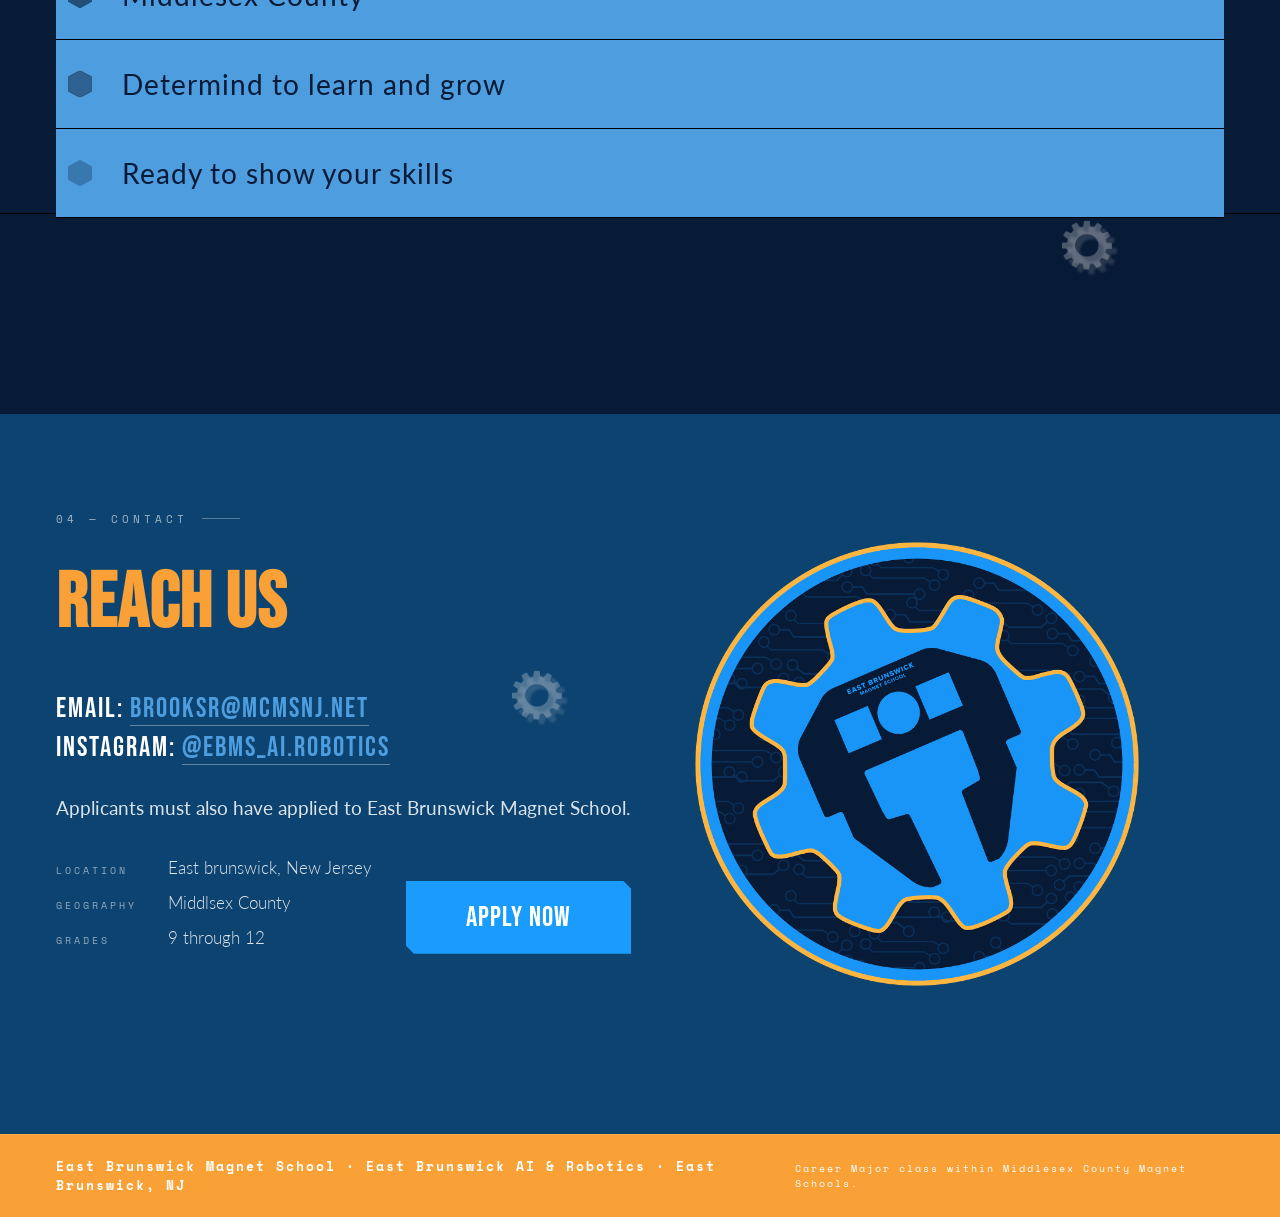
==== commit 5b4a4f34: "added setup files for gallery and team pages" ====
--- a/homepage/index.html
+++ b/homepage/index.html
@@ -8,16 +8,40 @@
 </head>
 <body>
 
-<canvas id="hex-canvas" width="885" height="765"></canvas>
+  <div class="prism" id="gear_prism" style="top: 20%; left: 93%;">
+    <img src="../images/gor icon.png" style="opacity: .15;">
+    <img src="../images/gor icon.png" style="opacity: .3;">
+  </div>
+
+  <div class="prism" id="gear_prism" style="top: 150%; left: 93%;">
+    <img src="../images/gor icon.png" style="opacity: .15;">
+    <img src="../images/gor icon.png" style="opacity: .3;">
+  </div>
+
+  <div class="prism" id="gear_prism" style="top: 304%; left: 6%;">
+    <img src="../images/gor icon.png" style="opacity: .15;">
+    <img src="../images/gor icon.png" style="opacity: .3;">
+  </div>
+
+  <div class="prism" id="gear_prism" style="top: 380%; left: 83%;">
+    <img src="../images/gor icon.png" style="opacity: .15;">
+    <img src="../images/gor icon.png" style="opacity: .3;">
+  </div>
+
+  <div class="prism" id="gear_prism" style="top: 430%; left: 40%;">
+    <img src="../images/gor icon.png" style="opacity: .15;">
+    <img src="../images/gor icon.png" style="opacity: .3;">
+  </div>
+
 
 <!-- NAV -->
 <div class="nav">
     <img src="../images/Logo_nav.png" class="class_logo">
   <div class="nav-links">
     <a href="#about"><button class="btn_nav">About</button></a>
-    <a href="#team"><button class="btn_nav">What We Do</button></a>
-    <a href="#goals"><button class="btn_nav">Team</button></a>
-    <a href="#join"><button class="btn_nav">Contact</button></a>
+    <a href="#what_we_do"><button class="btn_nav">What We Do</button></a>
+    <a href="#seeking"><button class="btn_nav">Seeking</button></a>
+    <a href="#contact"><button class="btn_nav">Contact</button></a>
     <a href="https://ebms.mcmsnj.net/admissions/ai-robotics"><button class="btn_nav_apply">Apply Now</button></a>
   </div>
 </div>
@@ -26,9 +50,9 @@
 <section id="hero">
   <div class="hero-left">
     <h1 class="hero-title">
-      <div class="section-label">00 — Team Name</div>
-      <span class="line1">EB Magnet</span>
-      <span class="line2">AI & Robotics</span>
+      <div class="section-label">00 — Welcome to</div>
+      <span class="line1" id="line1">EB Magnet</span>
+      <span class="line2" id="line2">AI & Robotics</span>
     </h1>
     <p class="hero-sub">
       A tight-knit group of students, all working together to learn how to code, build, and thrive. The future is here.
@@ -42,11 +66,19 @@
 
 <!-- RULE ROW -->
 <div class="rule-row">
-  <span class="rule-item">East Brunswick, NJ</span>
-  <span class="rule-item">Grades 9–12</span>
-  <span class="rule-item">Comp Sci & Mechatronics</span>
-  <span class="rule-item">Middlesex County Magnet Schools</span>
-  <span class="rule-item">Build · Code · Learn</span>
+  <div class="ticker-track">   <!-- ADD THIS -->
+    <span class="rule-item">East Brunswick, NJ</span>
+    <span class="rule-item">Grades 9–12</span>
+    <span class="rule-item">Comp Sci & Mechatronics</span>
+    <span class="rule-item">Middlesex County Magnet Schools</span>
+    <span class="rule-item">Build · Code · Learn</span>
+    <!-- COPY ALL 5 AGAIN RIGHT HERE -->
+    <span class="rule-item">East Brunswick, NJ</span>
+    <span class="rule-item">Grades 9–12</span>
+    <span class="rule-item">Comp Sci & Mechatronics</span>
+    <span class="rule-item">Middlesex County Magnet Schools</span>
+    <span class="rule-item">Build · Code · Learn</span>
+  </div>              <!-- ADD THIS -->
 </div>
 
 <!-- STATS -->
@@ -91,7 +123,7 @@
 </section>
 
 <!-- ══════════════ WHAT STUDENTS DO ══════════════ -->
-<section class="section" id="team">
+<section class="section" id="what_we_do">
   <div class="anim-right">
     <div class="section-label">02 — What We Do</div>
     <h2 class="section-title">CODE | LEARN | CREATE</h2>
@@ -133,9 +165,9 @@
 </section>
 
 <!-- ══════════════ WHO WE'RE LOOKING FOR ══════════════ -->
-<section class="section" id="goals">
+<section class="section" id="seeking">
   <div class="anim-left">
-    <div class="section-label">03 — Team</div>
+    <div class="section-label">03 — Seeking</div>
     <h2 class="section-title">WHO WE'RE LOOKING FOR</h2>
   </div>
   <div class="project-list">
@@ -146,7 +178,7 @@
         <polygon points="0,5.5 10,11 10,22 0,16.5" fill="#0a0a0a"></polygon>
         <polygon points="10,11 20,5.5 20,16.5 10,22" fill="#303030"></polygon>
       </svg>
-      <span class="proj-name">Students with all ranges of experience.</span>
+      <span class="proj-name">Students with all ranges of experience</span>
     </div>
 
     <div class="proj-row anim-up d2" style="background-color: #4d9ddf;">
@@ -187,7 +219,7 @@
 </section>
 
 <!-- ══════════════ CONTACT ══════════════ -->
-<section class="section" id="join" style="background-color: #0c4370;color:var(--white);border-bottom:none;">
+<section class="section" id="contact" style="background-color: #0c4370;color:var(--white);border-bottom:none;">
   <div class="anim-right">
     <div class="section-label">04 — Contact</div>
     <h2 class="section-title" style="color: var(--orange);">REACH US</h2>
@@ -216,10 +248,11 @@
     </div>
   </div>
   <a href="https://ebms.mcmsnj.net/admissions/ai-robotics"><button class="Apply_Reach">Apply Now</button></a>
-</section>
-
+  
+  <img src="../images/Logo_Footer.png" style="width: 450px; float: right; margin-top: -35%; margin-right: 7%;animation: jitter 2s ease;">
+</section>
 <footer>
-  <span>Antigravity · <strong style="font-weight:400;">East Brunswick AI & Robotics</strong> · East brunswick, NJ</span>
+  <span style="font-weight:800;">East Brunswick Magnet School · <strong style="font-weight:900;">East Brunswick AI & Robotics</strong> · East Brunswick, NJ</span>
   <a href="https://agraj.org" target="_blank" rel="noopener noreferrer">Career Major class within Middlesex County Magnet Schools.</a>
 </footer>
 
@@ -314,5 +347,5 @@
   requestAnimationFrame(draw);
 })();
 </script>
-
+<script src="script.js"></script>
 </body></html>
--- a/homepage/style.css
+++ b/homepage/style.css
@@ -57,7 +57,7 @@
   font-family:'Bebas Neue',sans-serif;
   font-size: 14px;
   letter-spacing: 0.04em;
-  border: none;
+  border: 1px solid rgb(255, 209, 149);
   cursor: pointer;
   clip-path: polygon(
     0% 0%,
@@ -74,6 +74,15 @@
 }
 
 .btn_nav:hover {
+  clip-path: polygon(
+    8px 0%,
+    100% 0%,
+    100% calc(100% - 8px),
+    calc(100% - 8px) 100%,
+    0% 100%,
+    0% 8px
+  );
+  border: 1px solid rgb(255, 209, 149);
   background-color: var(--orange);
 }
 
@@ -88,6 +97,7 @@
   font-size: 18px;
   letter-spacing: 0.04em;
   border: none;
+  animation: jitter 2s ease infinite;
   cursor: pointer;
   clip-path: polygon(
     0% 0%,
@@ -108,6 +118,14 @@
 
 .btn_nav_apply:hover {
   transform: scale(1.05);
+  clip-path: polygon(
+    8px 0%,
+    100% 0%,
+    100% calc(100% - 8px),
+    calc(100% - 8px) 100%,
+    0% 100%,
+    0% 8px
+  );
 }
 
 .btn_nav_apply:active {
@@ -121,6 +139,7 @@
   font-size: 28px;
   letter-spacing: 0.04em;
   border: none;
+  animation: jitter 2s ease infinite;
   cursor: pointer;
   clip-path: polygon(
     0% 0%,
@@ -156,6 +175,7 @@
     8px 100%,
     0% calc(100% - 8px)
   );
+  animation: jitter 2s ease infinite;
   outline: 1px solid var(--color-border-primary);
   /* opacity: 2; */
   /* outline-offset: -1px; */
@@ -164,10 +184,26 @@
   transition: all 0.3s ease;
   filter: brightness(1.05);
   margin-left: 130px;
-  margin-top: 7px;
-}
-
-
+  margin-top: 5.5px;
+}.Apply_Hero:hover{
+  transform: scale(1.05);
+  background-color: #207cc6;
+  clip-path: polygon(
+    8px 0%,
+    100% 0%,
+    100% calc(100% - 8px),
+    calc(100% - 8px) 100%,
+    0% 100%,
+    0% 8px
+  );
+}
+
+@keyframes jitter {
+   0%, 100% { transform: translateY(0px) rotate(0deg); }
+  40% { transform: translateY(-6px) rotate(-0.5deg); }
+  50% { transform: translateY(-7px) rotate(0.5deg); }
+  60% { transform: translateY(-6px) rotate(-0.3deg); }
+}
 
 /* ─── HERO ─── */
 #hero{
@@ -191,21 +227,40 @@
   font-family:'Bebas Neue',sans-serif;
   line-height:0.9;letter-spacing:2px;margin-top:24px;
 }
-.hero-title .line1{
-  font-family:'Bebas Neue',sans-serif;
-  line-height:0.9;letter-spacing:2px;margin-top:24px;
-  display:block;animation:slideLeft 0.8s cubic-bezier(0.16,1,0.3,1) 0.25s both;
-  font-size:clamp(72px,10vw,140px);
-}.line1{
-    color: #1995F8;
-    /* 1995F8 */
-}
-.hero-title .line2{
-  font-family:'Bebas Neue',sans-serif;
-  line-height:0.9;letter-spacing:2px;margin-top:24px;
-  display:block;-webkit-text-stroke:2.5px var(--orange);color:transparent; 
-  animation:slideLeft 0.8s cubic-bezier(0.16,1,0.3,1) 0.38s both;
-  font-size:clamp(72px,10vw,140px);
+.hero-title .line1 {
+  font-family: 'Bebas Neue', sans-serif;
+  line-height: 0.9;
+  letter-spacing: 2px;
+  margin-top: 24px;
+  display: block;
+  font-size: clamp(72px, 10vw, 140px);
+  color: #1995F8;
+  width: 100%;
+}
+.cursor {
+  display: inline-block;
+  width: 3px;
+  background-color: #b0dbff;
+  margin-left: 4px;
+  animation: blink 0.7s step-end infinite;
+  vertical-align: baseline;
+  height: clamp(55px, 8vw, 105px);
+}
+
+@keyframes blink {
+  0%, 100% { opacity: 1; }
+  50% { opacity: 0; }
+}
+
+.hero-title .line2 {
+  font-family: 'Bebas Neue', sans-serif;
+  line-height: 0.9;
+  letter-spacing: 2px;
+  margin-top: 24px;
+  display: block;
+  -webkit-text-stroke: 2.5px var(--orange);
+  color: transparent;
+  font-size: clamp(72px, 10vw, 140px);
 }
 .hero-title .line0{
   display:block;animation:slideLeft 0.8s cubic-bezier(0.16,1,0.3,1) 0.25s both;
@@ -237,18 +292,34 @@
 }
 
 /* ─── RULE ROW ─── */
-.rule-row{
-  display:flex;align-items:center;
-  border-top:1px solid var(--dark_blue);border-bottom:1px solid var(--rule);overflow:hidden;
+.rule-row {
   background-color: #0c4370;
-}
-.rule-item{
-  font-family:'Space Mono',monospace;font-size:0.7rem;
-  letter-spacing:4px;text-transform:uppercase;
-  opacity:1.0;padding:18px 28px;border-right:1px solid var(--rule);white-space:nowrap;
-}
-.rule-item:last-child{border-right:none;}
-
+  border-top: 1px solid var(--dark_blue);
+  border-bottom: 1px solid var(--rule);
+  overflow: hidden;
+}
+
+.ticker-track {
+  display: flex;
+  width: max-content;
+  animation: ticker-scroll 18s linear infinite;
+}
+
+.rule-item {
+  font-family: 'Space Mono', monospace;
+  font-size: 0.7rem;
+  letter-spacing: 4px;
+  text-transform: uppercase;
+  color: #e8f4ff;
+  padding: 18px 28px;
+  border-right: 1px solid rgba(255,255,255,0.15);
+  white-space: nowrap;
+}
+
+@keyframes ticker-scroll {
+  0%   { transform: translateX(0); }
+  100% { transform: translateX(-50%); }
+}
 /* ─── STATS ─── */
 .stats-bar{
   background:var(--black);color:var(--dark_blue);
@@ -277,9 +348,9 @@
   font-family:'Space Mono',monospace;font-size:0.7rem;
   letter-spacing:4px;text-transform:uppercase;opacity:0.6;
   margin-bottom:42px;display:flex;align-items:center;gap:14px;
-}#goals{
+}#seeking{
   margin-top: 100px;
-}#join {
+}#contact {
   margin-top: 200px;
 }
 .section-label::after{content:'';width:38px;height:1px;background:currentColor;opacity:0.5;}
@@ -424,22 +495,24 @@
   color:rgba(255,255,255,0.65);text-decoration:none;transition:color 0.25s;
 }
 .soc-link:hover{color:rgba(255,255,255,1);}
-#join .section-label{color:rgba(255,255,255,0.6) !important;opacity:1;}
-#join .section-title{color:var(--dark_blue);}
+#contact .section-label{color:rgba(255,255,255,0.6) !important;opacity:1;}
+#contact .section-title{color:var(--dark_blue);}
 
 /* ─── FOOTER ─── */
 footer{
-  background:var(--black);padding:22px 56px;
+  background:var(--orange);padding:22px 56px;
   border-top:1px solid rgba(255,255,255,0.1);
   display:flex;justify-content:space-between;align-items:center;
 }
 footer span{
-  font-family:'Space Mono',monospace;font-size:0.62rem;
-  letter-spacing:2px;color:rgba(255,255,255,0.55);
+  font-family:'Space Mono',monospace;font-size:.8rem;
+  font-weight: 500;
+  letter-spacing:2px;color:rgb(255, 255, 255);
 }
 footer a{
   font-family:'Space Mono',monospace;font-size:0.62rem;
-  letter-spacing:2px;color:rgba(255,255,255,0.55);
+  letter-spacing:2px;color:rgb(255, 255, 255);
+  text-decoration: none;
 }
 
 /* ═══════════════════════════════════════
@@ -503,13 +576,9 @@
 
   /* ── RULE ROW ── */
   /* Scroll horizontally — preserve all items, just let them scroll */
-  .rule-row{
-    overflow-x:auto;
-    -webkit-overflow-scrolling:touch;
-    scrollbar-width:none;
-  }
-  .rule-row::-webkit-scrollbar{ display:none; }
-  .rule-item{ font-size:0.55rem; padding:14px 18px; }
+  
+
+  
 
   /* ── STATS ── */
   .stats-bar{ grid-template-columns:1fr 1fr 1fr; }
@@ -573,15 +642,15 @@
   }
 
   /* Inline contact detail rows */
-  #join .anim-up div[style]{
+  #contact .anim-up div[style]{
     flex-direction:column !important;
     gap:4px !important;
   }
-  #join span[style*="width:96px"]{
+  #contact span[style*="width:96px"]{
     width:auto !important;
     font-size:0.55rem !important;
   }
-  #join span[style*="font-size:1.05rem"]{
+  #contact span[style*="font-size:1.05rem"]{
     font-size:0.95rem !important;
   }
 
@@ -609,3 +678,97 @@
   .grade-chip{ padding:10px 10px; }
   .gc-grade{ font-size:0.95rem; }
 }
+
+
+
+
+
+
+
+
+
+
+.prism{
+    width:100px;
+    height:100px;
+
+    position:absolute;
+    top:0;
+    left:0;
+    z-index:9999;
+
+    animation: floatSpin 9s cubic-bezier(0.45, 0, 0.55, 1) infinite;
+    will-change: transform;
+}
+
+.prism img{
+    position:absolute;
+    width:50%;
+    height:50%;
+    object-fit:cover;
+    border-radius:12px;
+}
+
+/* bottom image */
+.prism img:nth-child(1){
+    transform:translate(5px, 5px);
+    opacity:0.35;
+    filter:blur(1px);
+}
+
+/* top image */
+.prism img:nth-child(2){
+    opacity:.8;
+}
+
+@keyframes floatSpin{
+
+    0%{
+        transform:
+            translateY(0px)
+            rotate(0deg);
+    }
+
+    15%{
+        transform:
+            translateY(-4px)
+            rotate(7deg);
+    }
+
+    30%{
+        transform:
+            translateY(-2px)
+            rotate(19deg);
+    }
+
+    45%{
+        transform:
+            translateY(-7px)
+            translateX(-50px)
+            rotate(90deg);
+    }
+
+    60%{
+        transform:
+            translateY(14px)
+            rotate(10deg);
+    }
+
+    75%{
+        transform:
+            translateY(5px)
+            rotate(-26deg);
+    }
+
+    90%{
+        transform:
+            translateY(-9px)
+            rotate(25deg);
+    }
+
+    100%{
+        transform:
+            translateY(0px)
+            rotate(0deg);
+    }
+}
